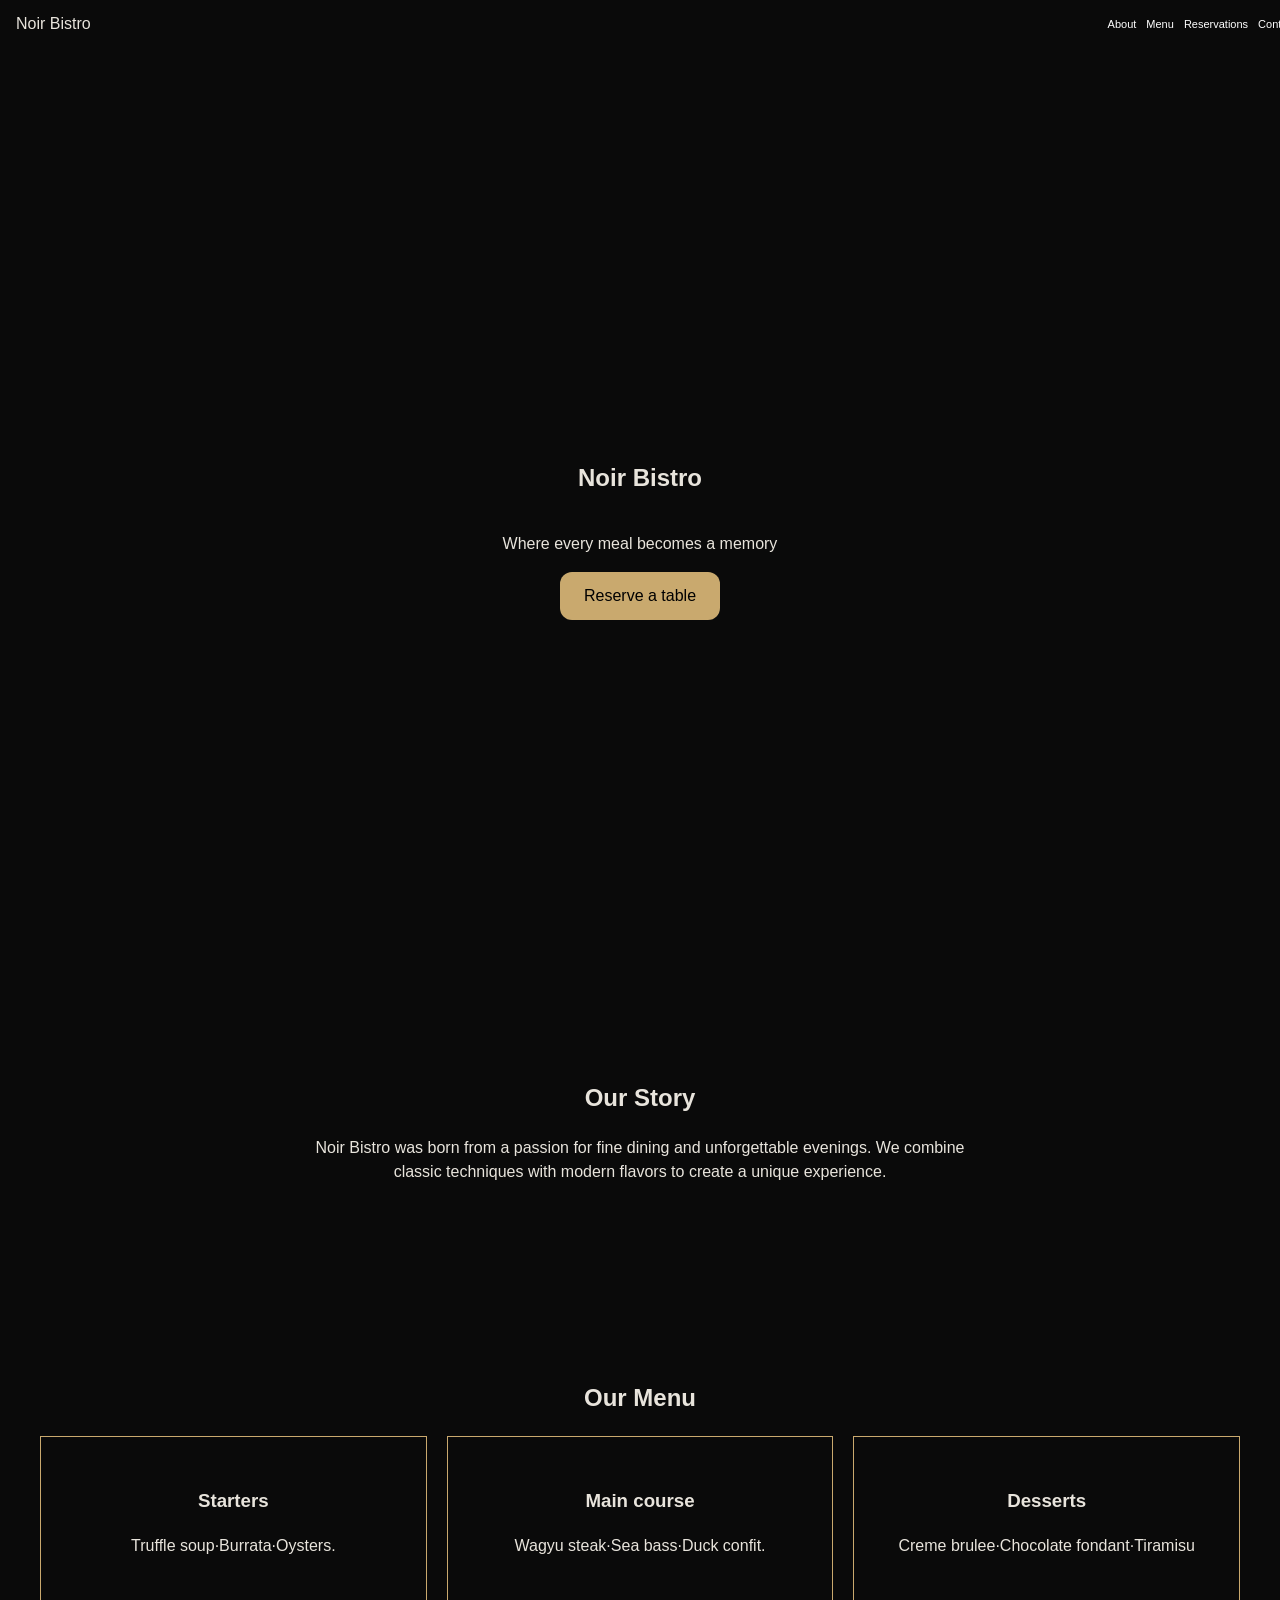
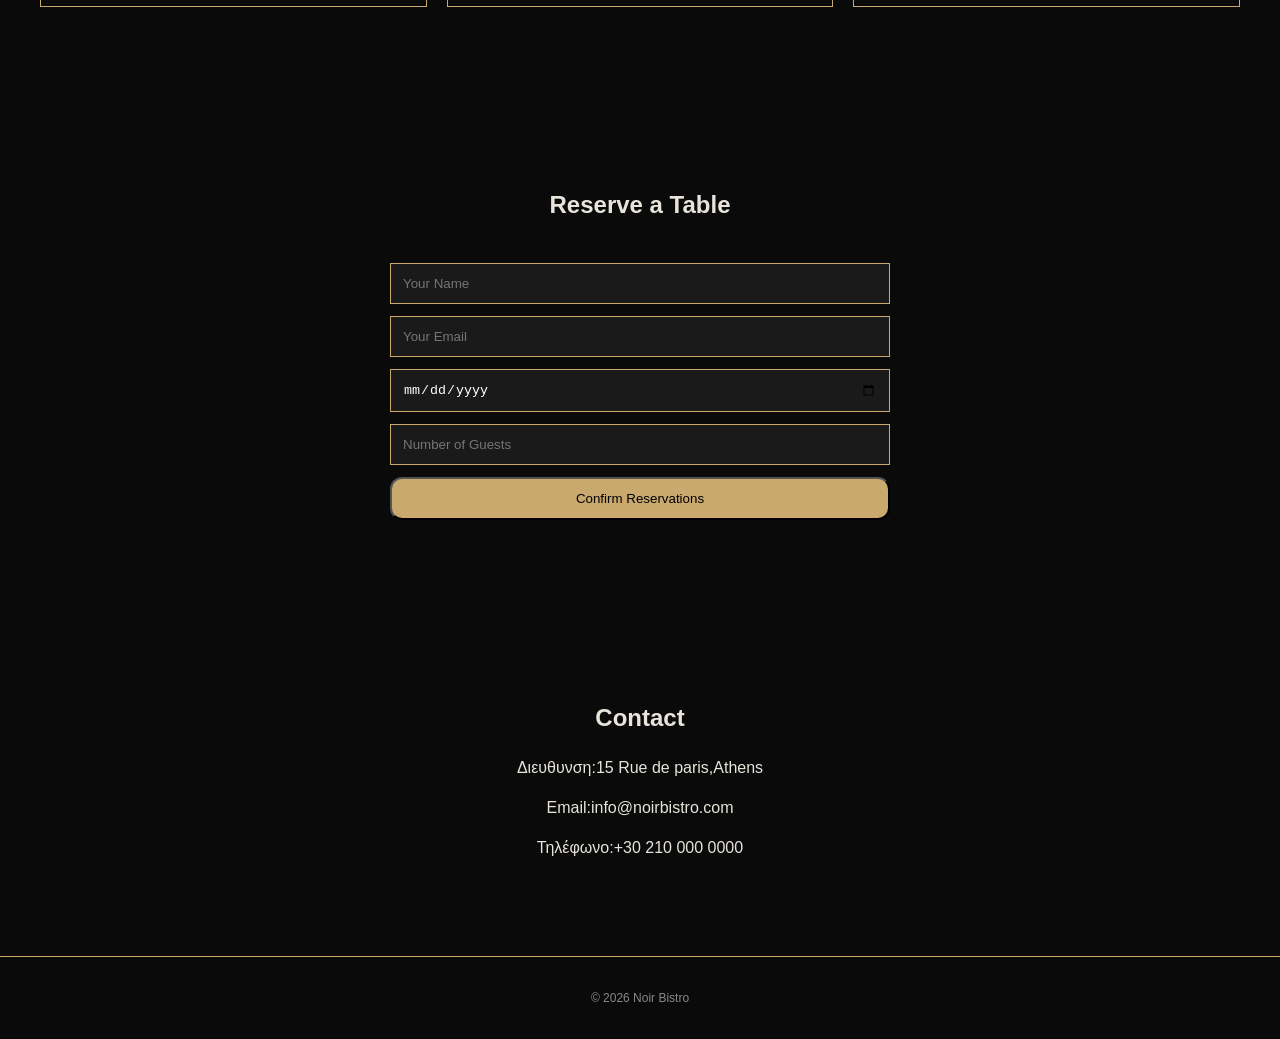
==== index.html @ 9e7ae87a "Rename restaurant.html to index.html" ====
<!DOCTYPE html>
<html lang="el">
<head>
    <meta charset="UTF-8">
    <meta name="viewport" content="width=device-width,initial-scale=1.0">
    <title>Restaurant</title>
    <link rel="stylesheet" href="restaurant.css">
</head>

<body>

<header>
   <div class="logo">Noir Bistro</div>
   <nav>
    <a href="#about">About</a>
    <a href="#menu">Menu</a>
    <a href="#reservations">Reservations</a>
    <a href="#contact">Contact</a>
   </nav>
</header>

<main>

    <section class="hero">
        <h1>Noir Bistro</h1>
        <p>Where every meal becomes a memory</p>
        <a href="#reservations" class="btn">Reserve a table</a>

    </section>

    <section id="about" class="about">
         <h2>Our Story</h2>
         <p>Noir Bistro was born from a passion for fine dining and unforgettable evenings. We combine classic techniques with modern flavors to create a unique experience.</p>

    </section>

    <section id="menu" class="menu">
            <h2>Our Menu</h2>
         <div class="menu-grid">    
         <div class="menu-item">
            <h3>Starters</h3>
            <p>
                Truffle soup·Burrata·Oysters.
            </p>
         </div>
        
         <div class="menu-item">
            <h3>Main course</h3>
            <p>
                Wagyu steak·Sea bass·Duck confit.
            </p>
         </div>

         <div class="menu-item">
             <h3>Desserts</h3>
             <p>
                Creme brulee·Chocolate fondant·Tiramisu
             </p>
         </div>
         </div>
    </section>

    <section id="reservations" class="reservations">
        <h2>Reserve a Table</h2>
        <form class="reservation-form">
          <input type="text" placeholder="Your Name">
          <input type="email" placeholder="Your Email">
          <input type="date">
          <input type="number" placeholder="Number of Guests" min="1" max="10">
          <button type="submit" class="btn">Confirm Reservations</button>
        </form>

    </section>

    <section id="contact" class="contact">
       <h2>Contact</h2>
       <p>Διευθυνση:15 Rue de paris,Athens</p>
       <p>Email:info@noirbistro.com</p>
       <p>Τηλέφωνο:+30 210 000 0000</p>
    </section>

</main>


<footer>
    <p>&copy; 2026 Noir Bistro</p>
</footer>

</body>


</html>
---- restaurant.css ----
body{
    margin:0;
    padding-top: 80px;
    font-family: Arial, Helvetica, sans-serif;
    line-height: 1.5;
    background-color: #0a0a0a;
    color:#e8e4dc;
}

header{
    display:flex;
    justify-content:space-between;
    align-items:center;
    position:fixed;
    top:0;
    width:100%;
    background-color: #0a0a0a;
    padding:12px 16px;
}

nav{
    display:flex;
    gap:10px;
}

nav a{
    text-decoration:none;
    color:white;
    font-size:11px;
 }

 .logo{
    font-size:16px;
 }

 .hero{
    display:flex;
    flex-direction: column;
    justify-content: center;
    align-items: center;
    min-height: 100vh;
    text-align: center;
 }

 .btn{
    background: #c9a96e;
    padding:12px 24px;
    border-radius:12px;
    color:black;
    text-decoration: none;
    transition:0.3s;
 }
 .btn:hover{
    transform:translateY(-5px);
    opacity:0.85;
 }

 .about{
    padding:80px 40px;
    margin:0 auto;
    max-width: 700px;
    text-align:center;
 }

 .menu{
    padding:80px 40px;
    text-align:center;
 }

 .menu-grid{
    display:flex;
    flex-direction: row;
    justify-content:center;
    gap:20px;
 }

 .menu-item{
    padding:32px;
    border:1px solid #c9a96e;
    flex:1;
    text-align:center;
    transition: 0.3s;
 }

 .menu-item:hover{
    transform: translateY(-5px);
    border:1px solid #e8d5b0;
 }

 .reservations{
    padding:80px 40px;
    text-align:center;
 }

 .reservation-form{
    display:flex;
    flex-direction:column;
    gap:12px;
    max-width:500px;
    margin:40px auto 0;
    transition:0.3s;
 }

 .reservation-form input{
    padding:12px;
    background:#1a1a1a;
    border:1px solid #c9a96e;
    color:white;
 }

 .reservation-form button:hover{
    opacity:0.85;
    transform:translateY(-3px);
    cursor:pointer;
 }

 .contact{
    padding:80px 40px;
    margin:0 auto;
    max-width: 700px;
    text-align:center;
 }

 footer{
    text-align:center;
    padding:20px;
    border-top:1px solid #c9a96e;
    color:#888;
    font-size:12px;
 }

 nav a:hover{
    color:#c9a96e;
    transition:color 0.3s;
 
 }

 @media(max-width:320px){
    header{
        flex-direction:column;
        gap:10px;
        align-items:center;
        padding:12px 16px;
    }

    .menu-grid{
        flex-direction:column;
    }

    .menu-item{
        width:100%;
    }

    .reservations-form{
        max-width:100%;
        padding:0 20px;
    }

    nav{
        flex-wrap:wrap;
        justify-content:center;
        font-size:12px;
    }
 }
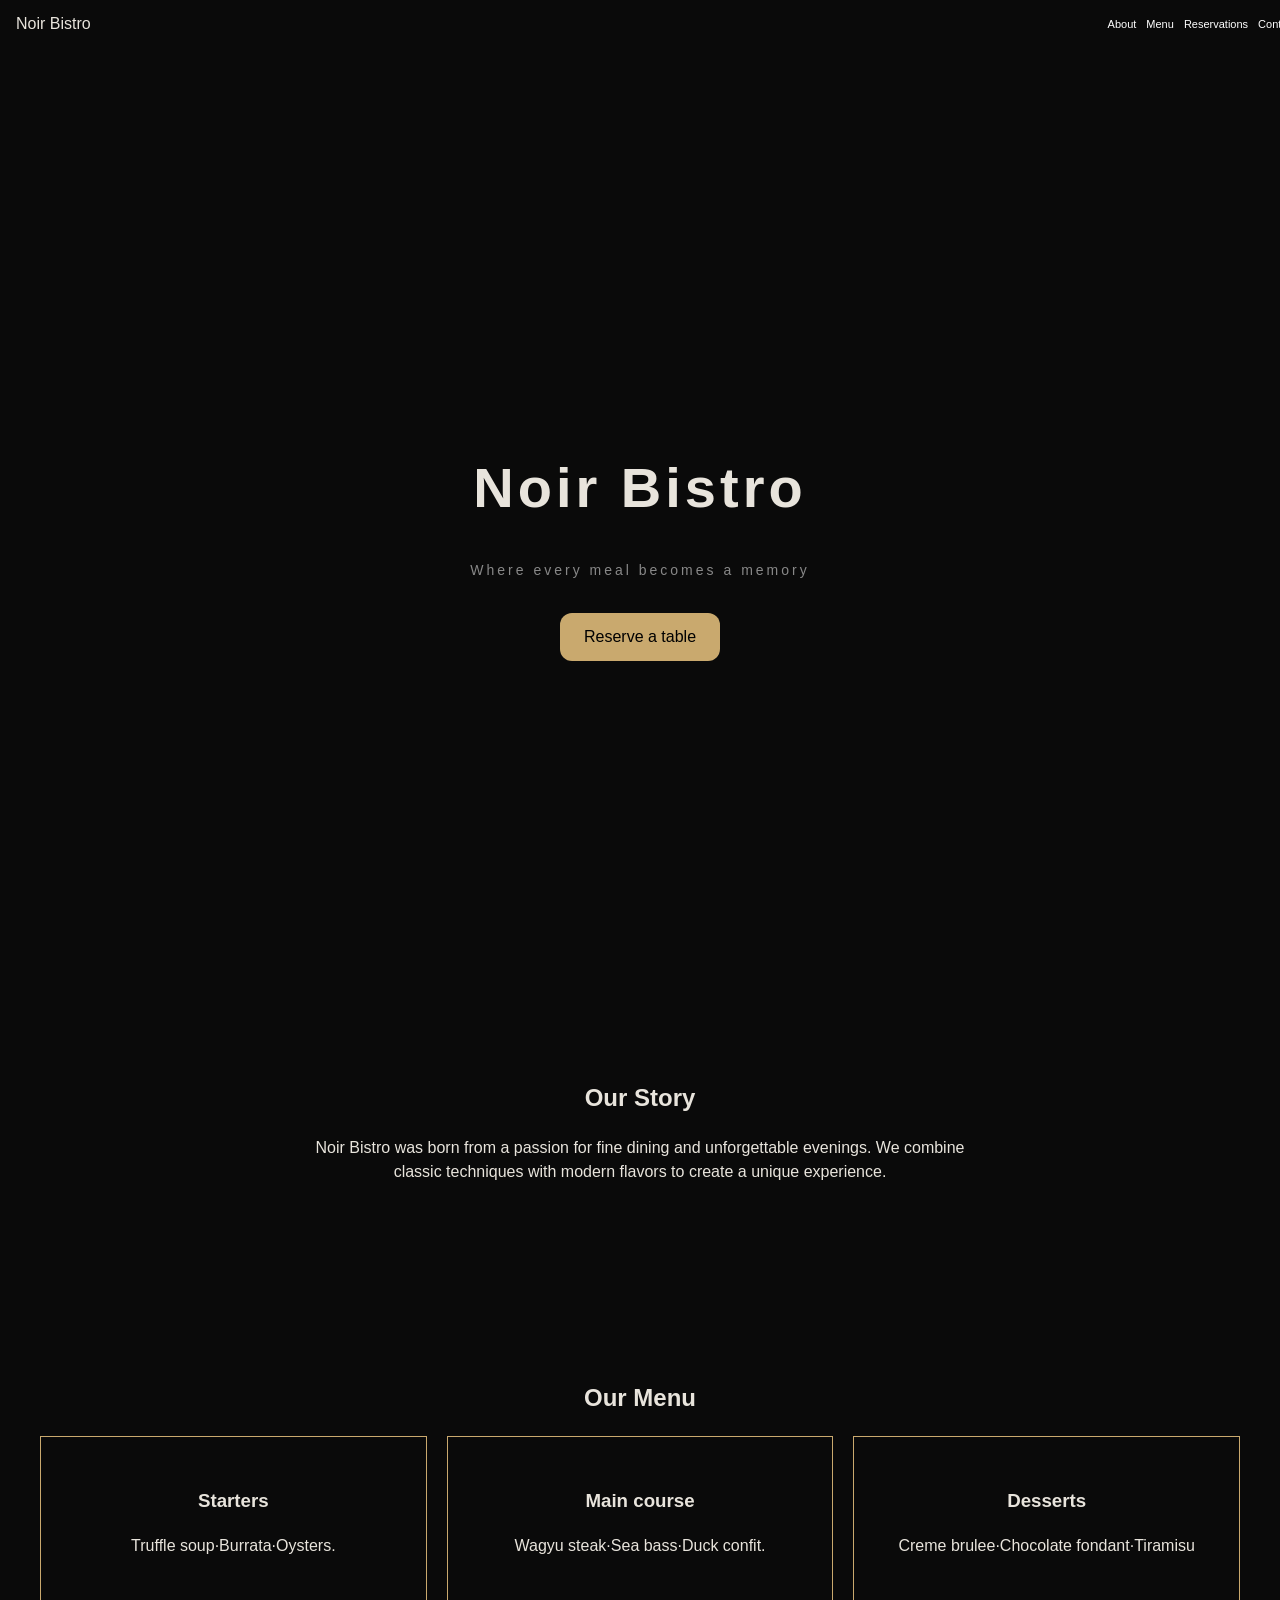
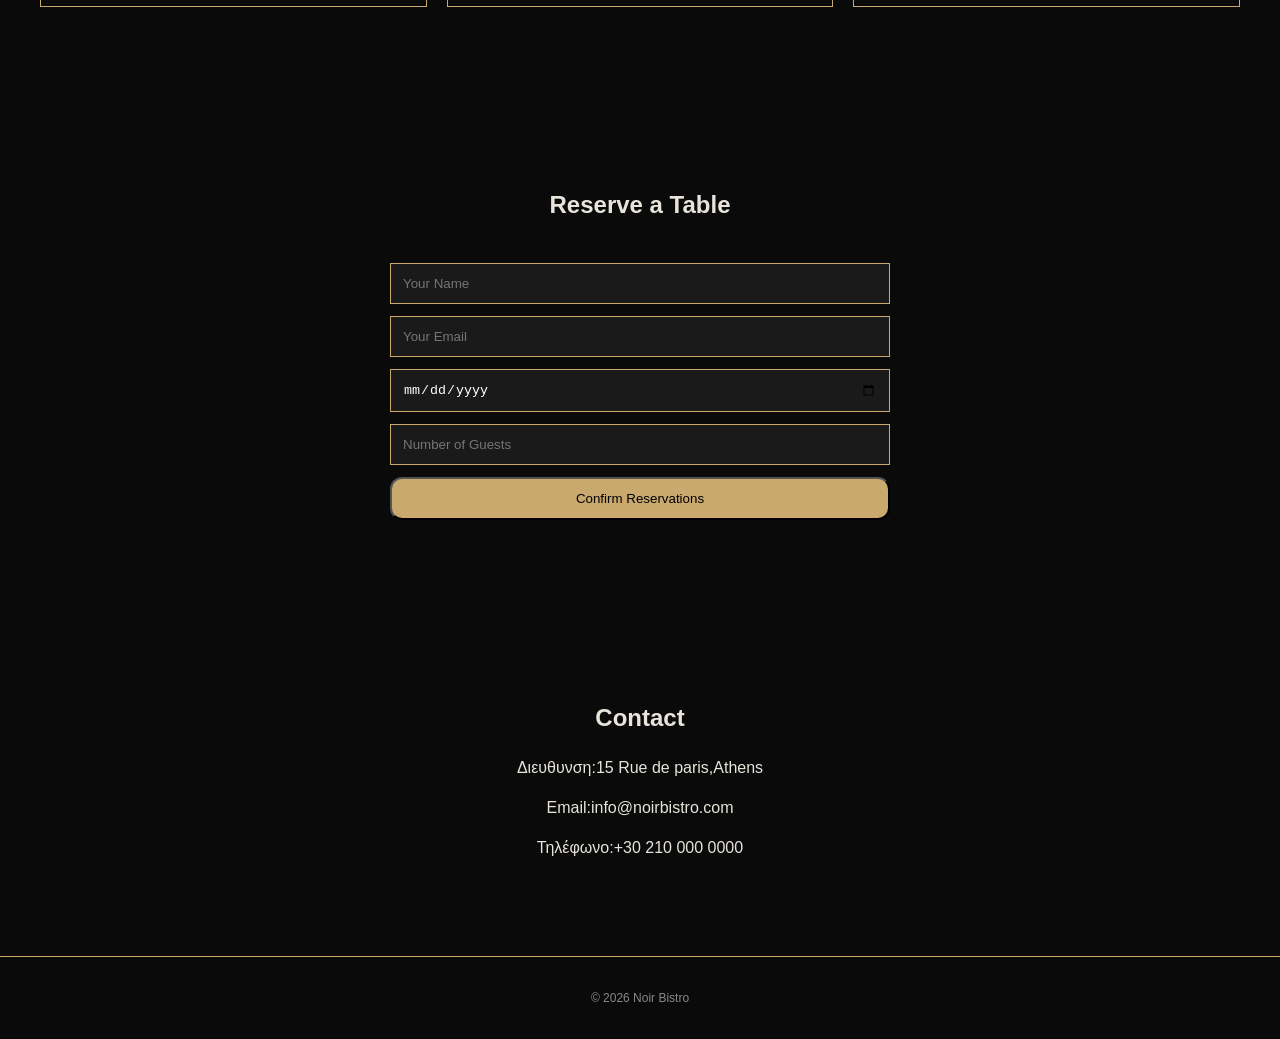
==== commit 94d78194: "Update index.html" ====
--- a/index.html
+++ b/index.html
@@ -3,7 +3,7 @@
 <head>
     <meta charset="UTF-8">
     <meta name="viewport" content="width=device-width,initial-scale=1.0">
-    <title>Restaurant</title>
+    <title>Noir-bistro</title>
     <link rel="stylesheet" href="restaurant.css">
 </head>
 
--- a/restaurant.css
+++ b/restaurant.css
@@ -40,6 +40,20 @@
     align-items: center;
     min-height: 100vh;
     text-align: center;
+ }
+
+ .hero h1{
+   font-size:56px;
+   font-weight:700;
+   letter-spacing:4px;
+   margin-bottom:16px;
+   }
+
+ .hero p{
+   font-size:14px;
+   letter-spacing:3px;
+   color:#888;
+   margin-bottom:32px;
  }
 
  .btn{
